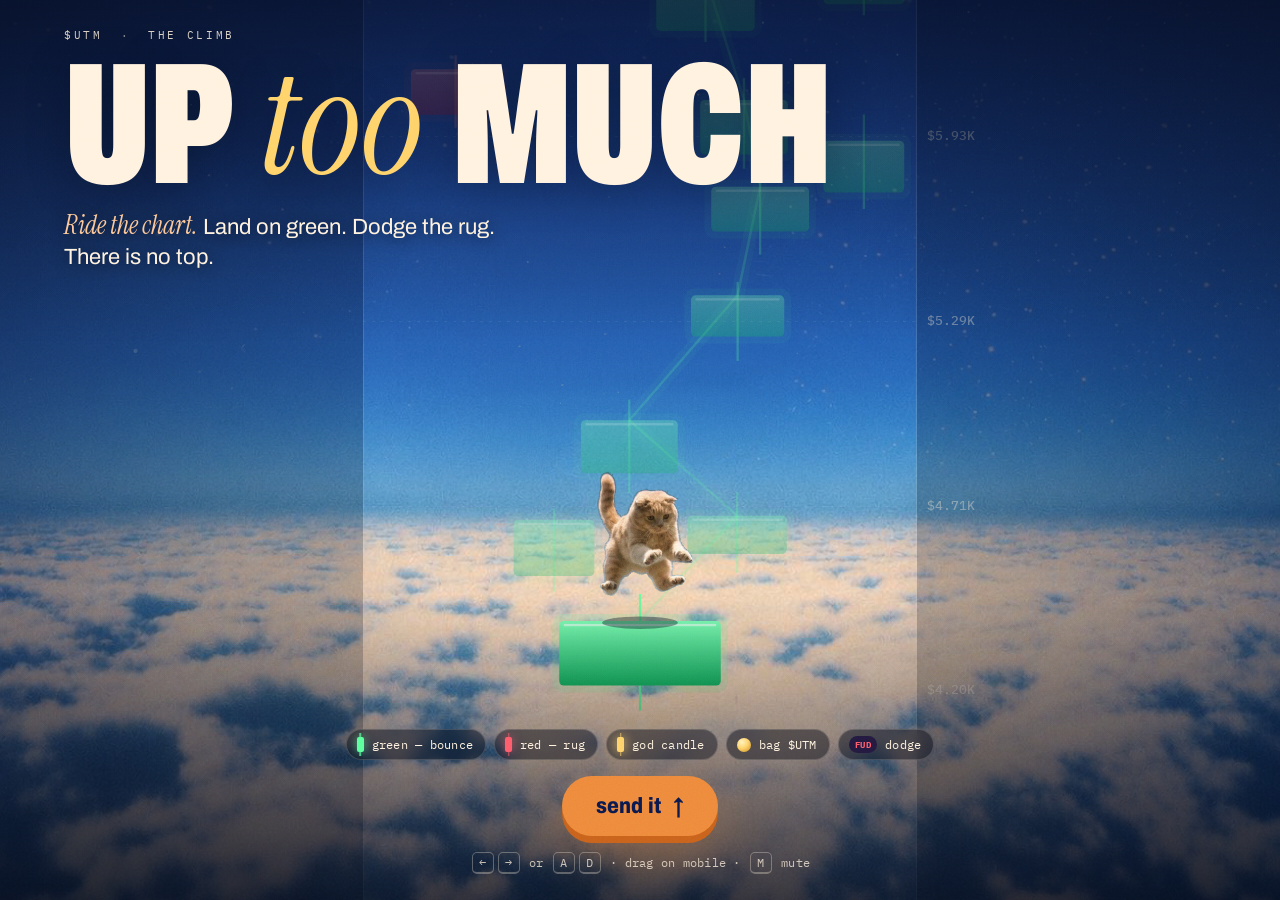
==== play/index.html @ 9665e0cc "Add The Climb game and link it from the site Co-Authored-By: Claude Opus 5.5 <noreply@anthropic.com>" ====
<!doctype html>
<html lang="en">
<head>
<meta charset="utf-8">
<meta name="viewport" content="width=device-width, initial-scale=1, viewport-fit=cover, user-scalable=no">
<title>$UTM — The Climb</title>
<meta name="description" content="Ride the chart. Land on green. Dodge the rug. How far up too much can you go?">
<meta name="theme-color" content="#0a1a4f">
<link rel="canonical" href="https://www.uptoomuch.fun/play/">
<meta property="og:type" content="website">
<meta property="og:site_name" content="$UTM">
<meta property="og:url" content="https://www.uptoomuch.fun/play/">
<meta property="og:title" content="$UTM — The Climb">
<meta property="og:description" content="Ride the chart. Land on green. Dodge the rug. There is no top.">
<meta property="og:image" content="https://www.uptoomuch.fun/assets/og.jpg">
<meta property="og:image:width" content="1254">
<meta property="og:image:height" content="660">
<meta name="twitter:card" content="summary_large_image">
<meta name="twitter:title" content="$UTM — The Climb">
<meta name="twitter:description" content="Ride the chart. Land on green. Dodge the rug. There is no top.">
<meta name="twitter:image" content="https://www.uptoomuch.fun/assets/og.jpg">
<link rel="icon" href="../logo.jpg">
<link rel="preconnect" href="https://fonts.googleapis.com">
<link rel="preconnect" href="https://fonts.gstatic.com" crossorigin>
<link href="https://fonts.googleapis.com/css2?family=Archivo:ital,wdth,wght@0,62..125,100..900;1,62..125,100..900&family=IBM+Plex+Mono:wght@400;500;600&family=Instrument+Serif:ital@0;1&display=swap" rel="stylesheet">
<link rel="stylesheet" href="game.css">
</head>
<body class="is-menu">

<canvas id="game" aria-label="The climb: a cat bouncing up a candlestick chart"></canvas>
<div class="grain" aria-hidden="true"></div>

<!-- HUD -->
<header class="hud">
  <a class="hud-home" href="../" aria-label="Back to the $UTM site">
    <span class="hud-dot"><img src="../assets/cat.png" alt=""></span>
    <span class="hud-tick">$UTM</span>
  </a>
  <div class="hud-mc" aria-live="off">
    <small class="mono">market cap</small>
    <b id="mc">$4.20K</b>
    <span class="hud-sub"><span class="mono" id="pct">▲ 0%</span><span class="streak mono" id="streak"><span id="streakN">×0</span> streak</span></span>
    <canvas class="mini" id="mini" aria-hidden="true"></canvas>
  </div>
  <div class="hud-right">
    <span class="hud-bags mono"><i></i><b id="bags">0</b></span>
    <button class="hud-btn" id="mute" type="button" aria-label="Mute music" aria-pressed="false">
      <svg viewBox="0 0 24 24" aria-hidden="true"><path class="on" d="M4 9v6h4l5 4V5L8 9H4zm12.5 3a4.5 4.5 0 0 0-2.5-4v8a4.5 4.5 0 0 0 2.5-4zM14 3.2v2.1a7 7 0 0 1 0 13.4v2.1a9 9 0 0 0 0-17.6z"/><path class="off" d="M4 9v6h4l5 4V5L8 9H4zm12.6 3 2.7-2.7-1.4-1.4-2.7 2.7-2.7-2.7-1.4 1.4 2.7 2.7-2.7 2.7 1.4 1.4 2.7-2.7 2.7 2.7 1.4-1.4z"/></svg>
    </button>
  </div>
</header>

<aside class="feed-wrap" aria-hidden="true">
  <div class="feed-h mono"><i></i>live trades · $UTM</div>
  <ol class="feed mono" id="feed"></ol>
</aside>

<div class="banner" id="banner" aria-hidden="true"><span class="mono">now entering</span><b id="bannerT">stratosphere</b></div>
<div class="milestone" id="milestone" aria-hidden="true"><b id="msX">10X</b><span id="msT">i’m up too much</span></div>

<!-- START -->
<section class="screen screen-start" id="start">
  <div class="start-top">
    <div class="kicker mono"><span>$UTM</span><span>the climb</span><span id="bestStart"></span></div>
    <h1 class="title"><span>UP</span><span class="serif">too</span><span>MUCH</span></h1>
    <p class="lede"><span class="serif">Ride the chart.</span> Land on green. Dodge the rug. There is no top.</p>
  </div>
  <div class="start-bottom">
    <ul class="legend mono">
      <li><i class="lg lg-g"></i>green — bounce</li>
      <li><i class="lg lg-r"></i>red — rug</li>
      <li><i class="lg lg-y"></i>god candle</li>
      <li><i class="lg lg-c"></i>bag $UTM</li>
      <li><i class="lg lg-f">FUD</i>dodge</li>
    </ul>
    <button class="go" id="play" type="button">send it <span aria-hidden="true">↑</span></button>
    <p class="controls mono"><span class="k">←</span><span class="k">→</span> or <span class="k">A</span><span class="k">D</span> · drag on mobile · <span class="k">M</span> mute</p>
  </div>
</section>

<!-- GAME OVER -->
<section class="screen screen-over" id="over" hidden>
  <div class="over-card">
    <div class="kicker mono"><span>position closed</span><span class="ath" id="ath" hidden>new ATH</span></div>
    <h2 class="rekt">rugged<span>.</span></h2>
    <p class="quip serif" id="quip">you were up too much. then you weren’t.</p>
    <dl class="stats mono">
      <div><dt>peak mc</dt><dd id="sPeak">—</dd></div>
      <div><dt>from launch</dt><dd id="sX">—</dd></div>
      <div><dt>$UTM bagged</dt><dd id="sBags">—</dd></div>
      <div><dt>your best</dt><dd id="sBest">—</dd></div>
    </dl>
    <div class="over-actions">
      <button class="go" id="again" type="button">again <span aria-hidden="true">↑</span></button>
      <a class="share mono" id="share" href="#" target="_blank" rel="noopener">
        <svg viewBox="0 0 24 24" aria-hidden="true"><path d="M18.244 2.25h3.308l-7.227 8.26 8.502 11.24H16.17l-5.214-6.817L4.99 21.75H1.68l7.73-8.835L1.254 2.25H8.08l4.713 6.231zm-1.161 17.52h1.833L7.084 4.126H5.117z"/></svg>
        share your bag
      </a>
    </div>
    <a class="back mono" href="../">← back to the site</a>
  </div>
</section>

<audio id="music" src="../assets/music.m4a" loop preload="auto"></audio>
<script src="game.js"></script>
</body>
</html>
---- play/game.css ----
:root{
  --ink:#0a1a4f;
  --cobalt:#1d4bd0;
  --cream:#fff2df;
  --peach:#ffc999;
  --ginger:#ee8a3c;
  --ginger-d:#c9621c;
  --gold:#ffd36b;
  --green:#5cff9d;
  --red:#ff5c6c;
  --space:#040814;

  --serif:"Instrument Serif", "Times New Roman", serif;
  --sans:"Archivo", "Arial Narrow", system-ui, sans-serif;
  --mono:"IBM Plex Mono", ui-monospace, Menlo, monospace;
  --ease:cubic-bezier(.2,.8,.2,1);
  --safe-t:env(safe-area-inset-top, 0px);
  --safe-b:env(safe-area-inset-bottom, 0px);
}
*{box-sizing:border-box}
html,body{height:100%}
body{
  margin:0;overflow:hidden;background:var(--space);color:var(--cream);
  font-family:var(--sans);-webkit-font-smoothing:antialiased;
  -webkit-user-select:none;user-select:none;-webkit-tap-highlight-color:transparent;
  overscroll-behavior:none;
}
button{font:inherit;color:inherit;background:none;border:0;padding:0;cursor:pointer}
a{color:inherit}
.mono{font-family:var(--mono);letter-spacing:.02em}
.serif{font-family:var(--serif);font-style:italic;font-weight:400}

#game{position:fixed;left:0;top:0;width:100%;height:100%;display:block;touch-action:none;cursor:crosshair}

.grain{
  position:fixed;inset:-50%;z-index:30;pointer-events:none;opacity:.12;mix-blend-mode:overlay;
  background-image:url("data:image/svg+xml,%3Csvg xmlns='http://www.w3.org/2000/svg' width='220' height='220'%3E%3Cfilter id='n'%3E%3CfeTurbulence type='fractalNoise' baseFrequency='.85' numOctaves='3' stitchTiles='stitch'/%3E%3C/filter%3E%3Crect width='100%25' height='100%25' filter='url(%23n)'/%3E%3C/svg%3E");
  animation:grain 1.2s steps(6) infinite;
}
@keyframes grain{
  0%{transform:translate(0,0)}20%{transform:translate(-3%,2%)}40%{transform:translate(2%,-4%)}
  60%{transform:translate(-4%,-1%)}80%{transform:translate(3%,3%)}100%{transform:translate(0,0)}
}

/* ---------- HUD ---------- */
.hud{
  position:fixed;top:0;left:0;right:0;z-index:20;pointer-events:none;
  display:grid;grid-template-columns:1fr auto 1fr;align-items:start;gap:12px;
  padding:calc(14px + var(--safe-t)) 18px 0;
  transition:opacity .4s, transform .5s var(--ease);
}
.is-menu .hud{opacity:0;transform:translateY(-12px)}
.hud-home{pointer-events:auto;display:flex;align-items:center;gap:9px;text-decoration:none;justify-self:start}
.hud-dot{
  width:36px;height:36px;border-radius:50%;overflow:hidden;display:grid;place-items:center;
  background:radial-gradient(circle at 50% 30%, #4d9bff, #12348f);border:1.5px solid rgba(255,242,223,.6);
}
.hud-dot img{width:78%;transform:translateY(6%)}
.hud-tick{font-weight:800;font-variation-settings:"wdth" 80;font-size:18px}
.hud-mc{display:flex;flex-direction:column;align-items:center;line-height:1;text-shadow:0 2px 18px rgba(4,8,20,.6)}
.hud-mc small{font-size:10px;text-transform:uppercase;letter-spacing:.22em;opacity:.65;margin-bottom:6px}
.hud-mc b{
  font-weight:900;font-variation-settings:"wdth" 68;font-size:clamp(34px,6vw,56px);letter-spacing:-.01em;
  color:var(--cream);font-variant-numeric:tabular-nums;
}
.hud-sub{display:flex;align-items:center;gap:8px;margin-top:6px}
#pct{font-size:13px;color:var(--green);font-weight:600}
.streak{
  font-size:11px;font-weight:600;text-transform:uppercase;letter-spacing:.12em;color:var(--ink);background:var(--green);
  padding:3px 8px;border-radius:999px;opacity:0;transform:scale(.6);transition:opacity .25s, transform .35s var(--ease);
}
.streak.on{opacity:1;transform:scale(1)}
.mini{
  width:150px;height:38px;margin-top:8px;border-radius:6px;
  background:rgba(4,8,20,.38);border:1px solid rgba(255,242,223,.14);
  backdrop-filter:blur(6px);-webkit-backdrop-filter:blur(6px);
}

/* ---------- live trade feed (wide screens) ---------- */
.feed-wrap{
  position:fixed;left:22px;top:50%;transform:translateY(-40%);z-index:12;width:236px;pointer-events:none;
  transition:opacity .4s;
}
.is-menu .feed-wrap{opacity:0}
.feed-h{display:flex;align-items:center;gap:8px;font-size:10px;text-transform:uppercase;letter-spacing:.2em;opacity:.6;margin-bottom:10px}
.feed-h i{width:7px;height:7px;border-radius:50%;background:var(--green);box-shadow:0 0 8px var(--green);animation:blink 1.2s steps(2) infinite}
@keyframes blink{50%{opacity:.2}}
.feed{list-style:none;margin:0;padding:0;display:flex;flex-direction:column;gap:6px;font-size:12px}
.feed li{
  display:flex;gap:10px;align-items:baseline;padding:7px 10px;border-radius:8px;
  background:rgba(4,8,20,.4);border-left:2px solid var(--green);
  animation:feedIn .35s var(--ease) both;white-space:nowrap;overflow:hidden;text-overflow:ellipsis;
}
.feed li:nth-child(n+5){opacity:.55}
.feed li:nth-child(n+7){opacity:.3}
.feed .f-t{opacity:.5;font-size:10px}
.feed .f-sell{border-left-color:var(--red)}
.feed .f-sell span:last-child{color:#ffb0b8}
.feed .f-whale{border-left-color:var(--gold)}
.feed .f-whale span:last-child{color:var(--gold);font-weight:600}
@keyframes feedIn{from{opacity:0;transform:translateX(-16px)}}
@media (max-width:1100px){.feed-wrap{display:none}}
.hud-right{justify-self:end;display:flex;align-items:center;gap:10px}
.hud-bags{
  display:flex;align-items:center;gap:7px;font-size:13px;font-weight:600;
  background:rgba(4,8,20,.42);border:1px solid rgba(255,242,223,.18);border-radius:999px;padding:7px 12px 7px 8px;
  backdrop-filter:blur(6px);-webkit-backdrop-filter:blur(6px);
}
.hud-bags i{width:16px;height:16px;border-radius:50%;background:radial-gradient(circle at 35% 30%, #fff3c0, var(--gold) 45%, #c98a1c);box-shadow:0 0 10px rgba(255,211,107,.6)}
.hud-bags.pop{animation:pop .35s var(--ease)}
@keyframes pop{40%{transform:scale(1.18)}}
.hud-btn{
  pointer-events:auto;width:40px;height:40px;border-radius:50%;display:grid;place-items:center;
  background:var(--cream);color:var(--ink);transition:transform .2s var(--ease), background .2s;
}
.hud-btn:hover{transform:rotate(-8deg) scale(1.05);background:var(--gold)}
.hud-btn svg{width:20px;height:20px;fill:currentColor}
.hud-btn .off{display:none}
.hud-btn[aria-pressed="true"] .on{display:none}
.hud-btn[aria-pressed="true"] .off{display:block}
.is-menu .hud-btn{pointer-events:none}

/* ---------- banners ---------- */
.banner{
  position:fixed;left:50%;top:24%;z-index:15;pointer-events:none;text-align:center;
  display:flex;flex-direction:column;align-items:center;gap:6px;opacity:0;transform:translate(-50%,10px);
}
.banner span{font-size:11px;text-transform:uppercase;letter-spacing:.3em;opacity:.7}
.banner b{
  font-weight:800;font-variation-settings:"wdth" 120;text-transform:uppercase;letter-spacing:.12em;
  font-size:clamp(20px,3.4vw,34px);padding:6px 0;border-top:1px solid rgba(255,242,223,.5);border-bottom:1px solid rgba(255,242,223,.5);
}
.banner.on{animation:banner 2.6s var(--ease) forwards}
@keyframes banner{
  0%{opacity:0;transform:translate(-50%,14px);letter-spacing:.4em}
  15%{opacity:1;transform:translate(-50%,0)}
  80%{opacity:1;transform:translate(-50%,0)}
  100%{opacity:0;transform:translate(-50%,-10px)}
}
.milestone{
  position:fixed;left:50%;top:44%;z-index:16;pointer-events:none;text-align:center;
  display:flex;flex-direction:column;align-items:center;opacity:0;transform:translate(-50%,-50%) scale(.6);
}
.milestone b{
  font-weight:900;font-variation-settings:"wdth" 62;line-height:.8;font-size:clamp(110px,22vw,240px);
  color:var(--gold);text-shadow:0 0 60px rgba(255,211,107,.55), 0 8px 0 var(--ginger-d);
}
.milestone span{font-family:var(--serif);font-style:italic;font-size:clamp(26px,4.4vw,48px);margin-top:8px;text-shadow:0 2px 20px rgba(4,8,20,.7)}
.milestone.on{animation:mile 2.2s var(--ease) forwards}
@keyframes mile{
  0%{opacity:0;transform:translate(-50%,-50%) scale(.5) rotate(-6deg)}
  14%{opacity:1;transform:translate(-50%,-50%) scale(1.08) rotate(2deg)}
  24%{transform:translate(-50%,-50%) scale(1) rotate(0)}
  78%{opacity:1;transform:translate(-50%,-56%) scale(1)}
  100%{opacity:0;transform:translate(-50%,-70%) scale(.96)}
}

/* ---------- screens ---------- */
.screen{position:fixed;inset:0;z-index:25}
.screen[hidden]{display:none}
.kicker{display:flex;flex-wrap:wrap;gap:8px 18px;font-size:11px;text-transform:uppercase;letter-spacing:.24em;opacity:.85}
.kicker span + span::before{content:"·";margin-right:18px;opacity:.6}
.kicker span:empty{display:none}

.screen-start{
  display:flex;flex-direction:column;justify-content:space-between;
  padding:calc(28px + var(--safe-t)) clamp(18px,5vw,64px) calc(26px + var(--safe-b));
  background:
    linear-gradient(to bottom, rgba(4,8,20,.55) 0%, rgba(4,8,20,0) 38%),
    linear-gradient(to top, rgba(4,8,20,.72) 0%, rgba(4,8,20,0) 34%);
  pointer-events:none;
}
.screen-start > *{pointer-events:auto}
.start-top{display:flex;flex-direction:column;gap:14px;align-items:flex-start}
.title{
  margin:0;display:flex;align-items:baseline;flex-wrap:wrap;column-gap:.16em;line-height:.8;
  font-weight:900;font-variation-settings:"wdth" 62;font-size:clamp(68px,13.5vw,196px);letter-spacing:-.01em;
  text-shadow:0 6px 40px rgba(4,8,20,.35);
}
.title span{display:inline-block;animation:rise .9s var(--ease) both}
.title span:nth-child(2){animation-delay:.08s}
.title span:nth-child(3){animation-delay:.16s}
.title .serif{color:var(--gold);font-size:.86em;letter-spacing:0;transform:translateY(-.06em)}
@keyframes rise{from{opacity:0;transform:translateY(40%)}}
.lede{margin:0;max-width:34ch;font-size:clamp(17px,1.8vw,22px);line-height:1.3;text-shadow:0 2px 14px rgba(4,8,20,.5)}
.lede .serif{font-size:1.2em;color:var(--peach)}

.start-bottom{display:flex;flex-direction:column;align-items:center;gap:16px}
.legend{list-style:none;margin:0;padding:0;display:flex;flex-wrap:wrap;justify-content:center;gap:8px;font-size:12px}
.legend li{
  display:flex;align-items:center;gap:8px;padding:6px 12px 6px 10px;border-radius:999px;
  background:rgba(4,8,20,.45);border:1px solid rgba(255,242,223,.16);backdrop-filter:blur(6px);-webkit-backdrop-filter:blur(6px);
}
.lg{position:relative;display:inline-block;width:7px;height:15px;border-radius:2px;font-style:normal}
.lg::before{content:"";position:absolute;left:50%;top:-4px;bottom:-4px;width:1.5px;transform:translateX(-50%);background:inherit;opacity:.7;z-index:-1}
.lg-g{background:var(--green);box-shadow:0 0 10px rgba(92,255,157,.6)}
.lg-r{background:var(--red);box-shadow:0 0 10px rgba(255,92,108,.6)}
.lg-y{background:var(--gold);box-shadow:0 0 12px rgba(255,211,107,.9)}
.lg-c{width:14px;height:14px;border-radius:50%;background:radial-gradient(circle at 35% 30%, #fff3c0, var(--gold) 45%, #c98a1c)}
.lg-c::before,.lg-f::before{display:none}
.lg-f{width:auto;height:auto;background:#241a40;color:var(--red);font-size:9px;font-weight:700;padding:3px 6px;border-radius:999px;letter-spacing:.06em}

.go{
  display:inline-flex;align-items:center;gap:12px;border-radius:999px;padding:18px 34px;
  background:var(--ginger);color:var(--ink);box-shadow:0 7px 0 var(--ginger-d), 0 20px 50px rgba(238,138,60,.35);
  font-weight:800;font-variation-settings:"wdth" 85;font-size:22px;letter-spacing:.01em;
  transition:transform .2s var(--ease), box-shadow .2s;
}
.go span{display:inline-block;transition:transform .3s var(--ease)}
.go:hover{transform:translateY(-3px);box-shadow:0 10px 0 var(--ginger-d), 0 24px 60px rgba(238,138,60,.45)}
.go:hover span{transform:translateY(-4px)}
.go:active{transform:translateY(4px);box-shadow:0 3px 0 var(--ginger-d)}
.go:focus-visible,.share:focus-visible,.hud-btn:focus-visible{outline:2px solid var(--gold);outline-offset:4px}
.controls{margin:0;font-size:12px;opacity:.75;text-align:center}
.k{display:inline-block;min-width:22px;padding:2px 6px;margin:0 2px;border:1px solid rgba(255,242,223,.4);border-bottom-width:2px;border-radius:5px;text-align:center}

/* ---------- game over ---------- */
.screen-over{
  display:grid;place-items:center;padding:20px;
  background:radial-gradient(ellipse at 50% 40%, rgba(40,6,20,.35), rgba(4,8,20,.82) 70%);
  backdrop-filter:blur(3px);-webkit-backdrop-filter:blur(3px);
  animation:fade .5s ease both;
}
@keyframes fade{from{opacity:0}}
.over-card{width:min(520px,100%);display:flex;flex-direction:column;gap:14px;animation:rise .7s var(--ease) both .1s}
.ath{background:var(--gold);color:var(--ink);padding:2px 8px;border-radius:4px;font-weight:600;letter-spacing:.14em}
.kicker .ath::before{display:none}
.rekt{
  margin:0;font-family:var(--serif);font-style:italic;font-weight:400;line-height:.78;
  font-size:clamp(96px,22vw,168px);color:var(--red);text-shadow:0 0 50px rgba(255,92,108,.35);
}
.rekt span{color:var(--ginger)}
.quip{margin:0 0 4px;font-size:clamp(20px,3vw,26px);line-height:1.2;color:var(--peach)}
.stats{display:grid;grid-template-columns:1fr 1fr;margin:0;border-top:1px solid rgba(255,242,223,.22)}
.stats div{padding:14px 0;border-bottom:1px solid rgba(255,242,223,.22)}
.stats div:nth-child(odd){padding-right:14px;border-right:1px solid rgba(255,242,223,.22)}
.stats div:nth-child(even){padding-left:16px}
.stats dt{font-size:10px;text-transform:uppercase;letter-spacing:.2em;opacity:.6;margin-bottom:6px}
.stats dd{margin:0;font-family:var(--sans);font-weight:900;font-variation-settings:"wdth" 70;font-size:30px;line-height:1;color:var(--cream)}
.stats div:first-child dd{color:var(--gold)}
.over-actions{display:flex;align-items:center;gap:12px;flex-wrap:wrap;margin-top:8px}
.share{
  display:inline-flex;align-items:center;gap:8px;text-decoration:none;font-size:14px;font-weight:600;
  background:var(--cream);color:var(--ink);border-radius:999px;padding:15px 20px;transition:transform .2s var(--ease), background .2s;
}
.share svg{width:16px;height:16px;fill:currentColor}
.share:hover{transform:translateY(-2px) rotate(-2deg);background:var(--gold)}
.back{font-size:12px;opacity:.65;text-decoration:none;margin-top:4px;align-self:flex-start}
.back:hover{opacity:1;color:var(--gold)}

@media (max-width:640px){
  .hud{padding-left:12px;padding-right:12px;gap:6px}
  .hud-tick{display:none}
  .hud-dot{width:34px;height:34px}
  .hud-btn{width:36px;height:36px}
  .hud-bags{padding:6px 10px 6px 7px}
  .mini{width:112px;height:28px;margin-top:6px}
  .streak{font-size:10px;padding:2px 6px}
  .screen-start{padding-top:calc(22px + var(--safe-t))}
  .title{font-size:min(26vw,128px)}
  .go{padding:16px 30px;font-size:20px}
  .legend{font-size:11px;gap:6px}
  .legend li{padding:5px 10px 5px 8px}
  .stats dd{font-size:24px}
}
@media (max-height:560px){
  .legend{display:none}
  .title{font-size:min(15vw,22vh)}
}
@media (prefers-reduced-motion: reduce){
  .grain{animation:none}
  .title span,.over-card{animation:none}
}
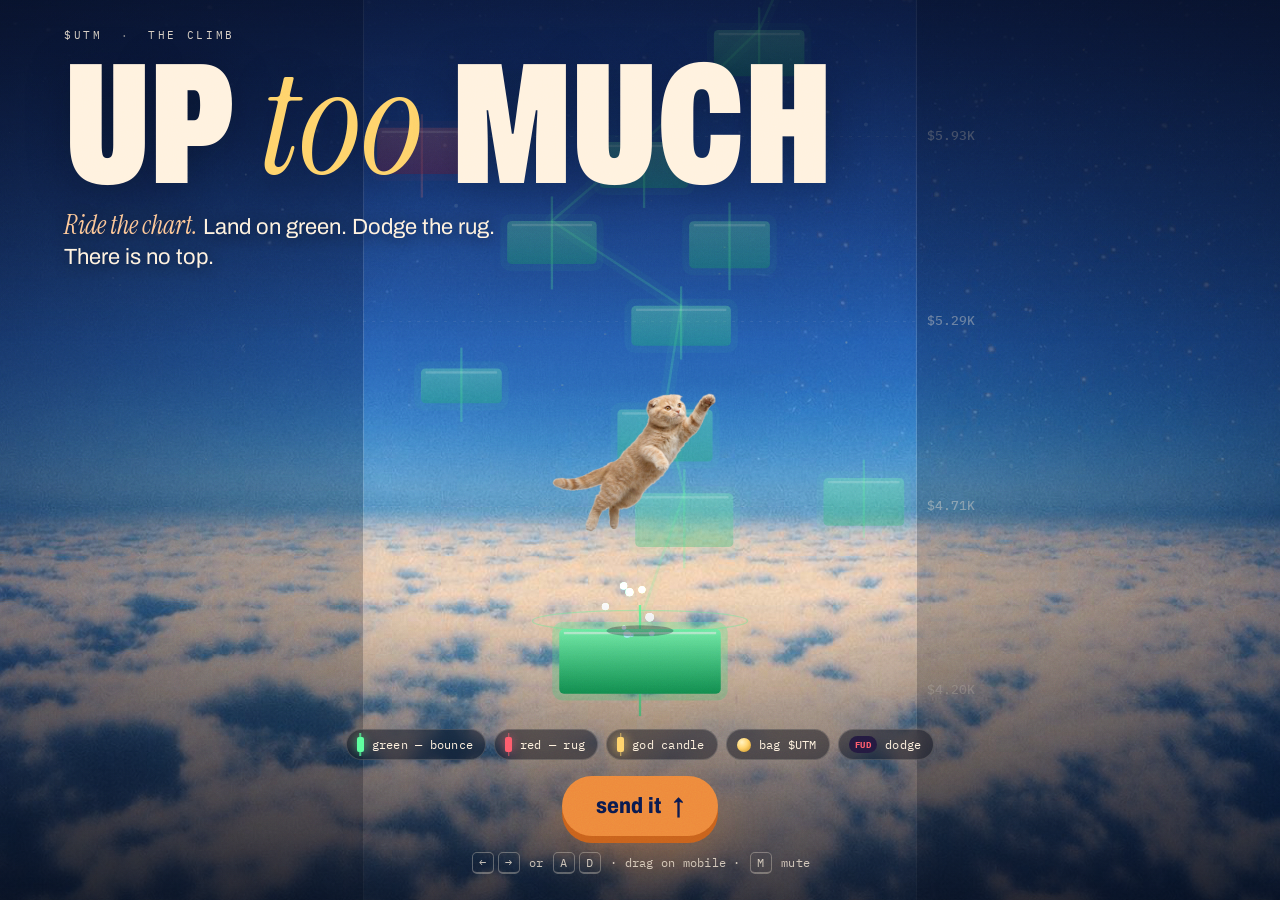
==== commit 2088aee9: "Use absolute asset paths so /play works without a trailing slash Co-Authored-By: Claude Opus 5.5 <no" ====
--- a/play/index.html
+++ b/play/index.html
@@ -19,11 +19,11 @@
 <meta name="twitter:title" content="$UTM — The Climb">
 <meta name="twitter:description" content="Ride the chart. Land on green. Dodge the rug. There is no top.">
 <meta name="twitter:image" content="https://www.uptoomuch.fun/assets/og.jpg">
-<link rel="icon" href="../logo.jpg">
+<link rel="icon" href="/logo.jpg">
 <link rel="preconnect" href="https://fonts.googleapis.com">
 <link rel="preconnect" href="https://fonts.gstatic.com" crossorigin>
 <link href="https://fonts.googleapis.com/css2?family=Archivo:ital,wdth,wght@0,62..125,100..900;1,62..125,100..900&family=IBM+Plex+Mono:wght@400;500;600&family=Instrument+Serif:ital@0;1&display=swap" rel="stylesheet">
-<link rel="stylesheet" href="game.css">
+<link rel="stylesheet" href="/play/game.css">
 </head>
 <body class="is-menu">
 
@@ -32,8 +32,8 @@
 
 <!-- HUD -->
 <header class="hud">
-  <a class="hud-home" href="../" aria-label="Back to the $UTM site">
-    <span class="hud-dot"><img src="../assets/cat.png" alt=""></span>
+  <a class="hud-home" href="/" aria-label="Back to the $UTM site">
+    <span class="hud-dot"><img src="/assets/cat.png" alt=""></span>
     <span class="hud-tick">$UTM</span>
   </a>
   <div class="hud-mc" aria-live="off">
@@ -97,11 +97,11 @@
         share your bag
       </a>
     </div>
-    <a class="back mono" href="../">← back to the site</a>
+    <a class="back mono" href="/">← back to the site</a>
   </div>
 </section>
 
-<audio id="music" src="../assets/music.m4a" loop preload="auto"></audio>
-<script src="game.js"></script>
+<audio id="music" src="/assets/music.m4a" loop preload="auto"></audio>
+<script src="/play/game.js"></script>
 </body>
 </html>
